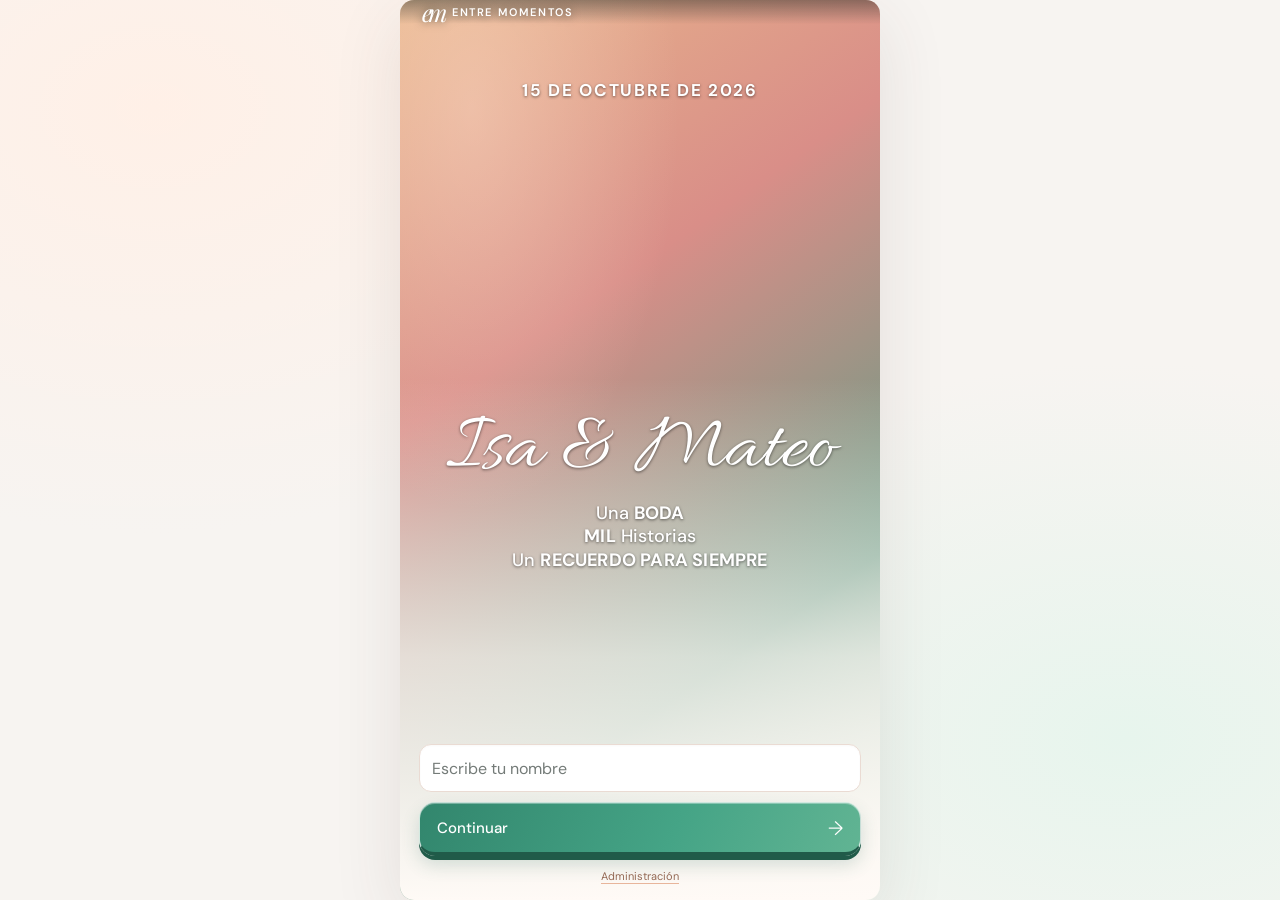
==== index.html @ 929b3e91 "fix: make public homepage a local demo and set social preview" ====
<!doctype html>
<html lang="es">
  <head>
    <meta charset="UTF-8" />
    <meta name="viewport" content="width=device-width, initial-scale=1, viewport-fit=cover" />
    <meta name="theme-color" content="#24332c" />
    <meta name="description" content="Entre Momentos — Tus fotos, tus mensajes, su historia. Comparte los mejores momentos de este gran día." />
    <title>Entre Momentos</title>

    <!-- Open Graph / WhatsApp / Facebook Preview -->
    <meta property="og:type" content="website" />
    <meta property="og:site_name" content="Entre Momentos" />
    <meta property="og:title" content="Entre Momentos — Comparte los mejores momentos" />
    <meta property="og:description" content="Explora la demostración de Entre Momentos. Las fotos y dedicatorias de esta vista no se envían ni se guardan." />
    <meta property="og:image" content="https://entre-momentos.pages.dev/social-preview.png" />
    <meta property="og:image:secure_url" content="https://entre-momentos.pages.dev/social-preview.png" />
    <meta property="og:image:type" content="image/png" />
    <meta property="og:image:width" content="1280" />
    <meta property="og:image:height" content="1280" />
    <meta property="og:image:alt" content="Entre Momentos — Tus fotos, tus mensajes, su historia" />

    <!-- Twitter Card -->
    <meta name="twitter:card" content="summary_large_image" />
    <meta name="twitter:title" content="Entre Momentos — Comparte los mejores momentos" />
    <meta name="twitter:description" content="Explora la demostración de Entre Momentos. Las fotos y dedicatorias de esta vista no se envían ni se guardan." />
    <meta name="twitter:image" content="https://entre-momentos.pages.dev/social-preview.png" />

    <!-- Fallback link for social scrapers -->
    <link rel="image_src" href="https://entre-momentos.pages.dev/social-preview.png" />

    <link rel="preconnect" href="https://fonts.googleapis.com" />
    <link rel="preconnect" href="https://fonts.gstatic.com" crossorigin />
    <link href="https://fonts.googleapis.com/css2?family=Allura&family=DM+Sans:wght@400;500;600;700&family=Playfair+Display:wght@400;500;600&display=swap" rel="stylesheet" />
    <link rel="stylesheet" href="/styles.css" />
  </head>
  <body>
    <div class="app-frame">
      <div class="event-backdrop" id="event-backdrop" aria-hidden="true"></div>
      <header class="app-header">
        <button class="wordmark" id="home-button" type="button" aria-label="Ir al inicio"><span class="wordmark-symbol">em</span><span>ENTRE MOMENTOS</span></button>
      </header>
      <main>
        <section class="screen identify-screen" id="screen-welcome" aria-labelledby="welcome-title">
          <article class="event-cover" id="event-cover">
            <p class="cover-date" id="event-date-display">EVENTO DE DEMOSTRACIÓN</p>
            <div class="cover-caption"><h1 id="welcome-title"><span id="event-name-display">Entre Momentos</span></h1></div>
            <p class="cover-slogan"><span>Una <strong>BODA</strong></span><span><strong>MIL</strong> Historias</span><span>Un <strong>RECUERDO PARA SIEMPRE</strong></span></p>
          </article>
          <form id="guest-form" class="identity-form">
            <label class="sr-only" for="guest-search">Escribe tu nombre</label><input id="guest-search" type="search" placeholder="Escribe tu nombre" autocomplete="name" minlength="2" required />
            <button class="primary-button" type="submit">Continuar <span aria-hidden="true">→</span></button>
            <p class="form-message" id="search-message" role="status"></p>
            <button class="demo-entry" id="access-entry" type="button">Administración</button>
          </form>
        </section>

        <section class="screen homonyms-screen" id="screen-homonyms" aria-labelledby="homonym-title" hidden>
          <button class="back-button" id="homonym-back" type="button">← <span>Cambiar búsqueda</span></button>
          <div class="step-heading"><h1 id="homonym-title">Encuentra tu nombre en la lista</h1></div>
          <div class="homonym-results" id="homonym-results" aria-live="polite"></div><p class="form-message" id="homonym-feedback" role="status"></p>
        </section>

        <section class="screen home-screen" id="screen-home" aria-labelledby="home-title" hidden>
          <div class="home-heading"><div><h1 id="home-title"><span id="home-guest-name">Invitado</span></h1><p id="home-guest-nickname" class="home-nickname" hidden></p><p class="home-thanks">Gracias por hacer este día tan especial. <button type="button" class="guest-switch-link" id="guest-switch-link" title="Cambiar de invitado o buscar otro nombre">¿No eres tú?</button></p></div><span class="demo-badge" id="demo-badge" hidden>DEMO</span></div>
          <aside class="winner-banner" id="winner-banner" role="alert" hidden>
            <div class="winner-banner-badge" aria-hidden="true">🏆</div>
            <div class="winner-banner-body">
              <strong class="winner-banner-title" id="winner-banner-title">¡Ganaste un reto!</strong>
              <p class="winner-banner-copy" id="winner-banner-copy">¡Felicidades! Acércate al staff para tu premio.</p>
            </div>
            <button type="button" class="winner-banner-btn" id="winner-banner-open">Ver premio</button>
          </aside>
          <section class="carousel-section" aria-label="Momentos de la boda">
            <div class="carousel-heading">
              <nav class="home-actions" aria-label="Acciones principales">
                <button id="home-upload" type="button" class="home-action"><svg aria-hidden="true" viewBox="0 0 24 24"><rect x="3" y="4" width="18" height="16" rx="3"/><circle cx="8.5" cy="9" r="1.5"/><path d="m5 17 5-5 3 3 2-2 4 4"/></svg><span>Subir</span></button>
                <button id="home-dedication" type="button" class="home-action"><svg aria-hidden="true" viewBox="0 0 24 24"><path d="M4 5.5A2.5 2.5 0 0 1 6.5 3H20v17H6.5A2.5 2.5 0 0 0 4 22z"/><path d="M4 5.5v14A2.5 2.5 0 0 1 6.5 17H20"/></svg><span>Dedicatoria</span></button>
                <div class="home-action presence-action" id="guest-presence" role="status" aria-live="polite" aria-label="Estado de invitados conectados"><span class="presence-icon"><svg aria-hidden="true" viewBox="0 0 24 24"><circle cx="9" cy="8" r="3"/><path d="M3 20v-1a6 6 0 0 1 12 0v1z"/><path d="M16 5a3 3 0 0 1 0 6m2 3a5 5 0 0 1 3 5v1h-4"/></svg></span><span class="presence-copy"><strong id="connected-count">—</strong><small id="presence-status">Sin datos en vivo</small></span></div>
              </nav>
            </div>
            <div class="carousel-stage" id="carousel-stage"><div class="moment-carousel" id="moment-carousel" aria-live="polite"></div><span class="carousel-tap-hand" aria-hidden="true"><svg viewBox="0 0 100 120"><g stroke="#30332f" stroke-width="4.5" stroke-linecap="round" stroke-linejoin="round"><path d="M34 82 29 29a9 9 0 0 1 18-1l6 31V47a9 9 0 0 1 18 0l3 17 1-8a8.5 8.5 0 0 1 17 1l2 19v20c0 10-6 17-15 19l-22 4c-8 1-14-1-20-7L11 91c-7-7 2-18 10-13l13 9Z" fill="#fffdf8"/><path d="m14 18-7-7M36 9V1m20 14 7-7M7 38H0" fill="none"/></g></svg></span></div>
            <div class="carousel-pagination" id="carousel-pagination"></div>
          </section>
          <section class="upload-panel" id="upload-panel" aria-labelledby="upload-title">
            <div class="upload-panel-heading"><div><p class="kicker" id="selected-moment-state">ELIGE UNA TARJETA</p><h2 id="upload-title">Sube tu foto</h2></div><button class="close-panel" id="cancel-upload" type="button" aria-label="Cerrar carga">×</button></div>
            <p class="upload-hint" id="upload-hint">Selecciona un momento para empezar.</p>
            <label class="gallery-button" id="gallery-button"><input type="file" id="gallery-input" accept="image/*" /><svg aria-hidden="true" viewBox="0 0 24 24"><rect x="3" y="4" width="18" height="16" rx="3"/><circle cx="8.5" cy="9" r="1.5"/><path d="m5 17 5-5 3 3 2-2 4 4"/></svg><span>Buscar foto en mi galería</span></label>
            <div class="photo-review" id="photo-review" hidden><img id="photo-preview" alt="Vista previa de la fotografía seleccionada" /><div class="photo-review-actions"><button class="primary-button send-photo-button" id="send-photo" type="button" aria-label="Enviar foto" title="Enviar foto" disabled><svg aria-hidden="true" viewBox="0 0 24 24"><path d="M22 2 11 13"/><path d="m22 2-7 20-4-9-9-4 20-7Z"/></svg></button><button class="secondary-button change-photo-button" id="change-photo" type="button" aria-label="Modificar o seleccionar otra foto" title="Modificar o seleccionar otra foto"><svg aria-hidden="true" viewBox="0 0 24 24"><path d="m15 5 4 4M4 20l4.2-.9L19 8.3a2.1 2.1 0 0 0-3-3L5.2 16.1 4 20Z"/><path d="m13.5 6.5 4 4"/></svg></button><button class="secondary-button cancel-photo-button" id="cancel-photo" type="button" aria-label="Cancelar selección de foto" title="Cancelar"><svg aria-hidden="true" viewBox="0 0 24 24"><path d="m6 6 12 12M18 6 6 18"/></svg></button></div><p class="form-message" id="photo-feedback" role="status"></p></div>
          </section>
        </section>

        <section class="screen message-screen" id="screen-message" aria-labelledby="message-title" hidden>
          <button class="back-button" data-back="home" type="button">← <span>Álbum</span></button>
          <div class="step-heading"><p class="kicker">UN RECUERDO PARA EL ÁLBUM</p><h1 id="message-title">Déjales unas palabras</h1></div>
          <form id="message-form" class="message-form"><label class="field-label" for="message-text">Tu dedicatoria</label><textarea id="message-text" maxlength="240" placeholder="Una frase para recordar este día…" required></textarea><div class="message-form-bottom"><span id="message-count">0 / 240</span><button class="primary-button" type="submit">Enviar dedicatoria <span aria-hidden="true">→</span></button></div><p class="form-message" id="message-feedback" role="status"></p></form>
        </section>

        <section class="screen schedule-screen" id="screen-schedule" aria-labelledby="schedule-title" hidden>
          <button class="back-button" data-back="home" type="button">← <span>Álbum</span></button><div class="step-heading"><p class="kicker" id="schedule-date">EVENTO</p><h1 id="schedule-title">Momentos de hoy</h1></div><div class="public-schedule" id="public-schedule"></div><p class="screen-footnote" id="schedule-note"></p>
        </section>

        <section class="screen staff-login-screen" id="screen-staff-login" aria-labelledby="staff-login-title" hidden>
          <button class="back-button" data-back="home" type="button">← <span>Álbum</span></button><div class="step-heading"><p class="kicker">ACCESO PRIVADO</p><h1 id="staff-login-title">Personal del evento</h1><p>Inicia sesión con tu cuenta autorizada.</p></div>
          <form id="staff-login-form" class="message-form"><label class="field-label" for="staff-email">Correo</label><input class="admin-input" id="staff-email" type="email" autocomplete="username" required /><label class="field-label" for="staff-password">Contraseña</label><input class="admin-input" id="staff-password" type="password" autocomplete="current-password" required /><button class="primary-button" type="submit">Iniciar sesión <span aria-hidden="true">→</span></button><p class="form-message" id="staff-login-feedback" role="status">La autenticación debe habilitarse en el servidor.</p></form>
        </section>

        <section class="screen admin-screen" id="screen-admin" aria-labelledby="admin-title" hidden>
          <div class="admin-top"><button class="back-button" id="close-admin" type="button">← <span>Salir</span></button><span class="kicker">STAFF</span></div><div class="admin-title-row"><div><p class="kicker" id="staff-event-kicker">EVENTO</p><h1 id="admin-title">Control del evento</h1></div></div>
          <nav class="admin-tabs" aria-label="Herramientas del staff"><button class="admin-tab active" data-tab="program" type="button">Programa</button><button class="admin-tab" data-tab="tables" type="button">Mesas</button><button class="admin-tab" data-tab="contests" type="button">Retos</button><button class="admin-tab" data-tab="event" type="button">Evento</button></nav>
          <div class="admin-view" id="admin-program"><p class="admin-help">Momentos configurados para el evento.</p><div class="activity-list" id="activity-list"></div><p class="admin-feedback" id="program-feedback" role="status">Los datos aparecerán cuando se conecte la agenda del evento.</p></div>
          <div class="admin-view staff-data-view" id="admin-tables" hidden><h2>Plano de mesas</h2><div class="empty-state" id="staff-tables"><p>La distribución de mesas no está conectada.</p><small>El plano y los invitados asignados deben venir de los datos reales del evento.</small></div></div>
          <div class="admin-view staff-data-view" id="admin-contests" hidden><h2>Concursos</h2><div class="empty-state" id="staff-contests"><p>No hay concursos conectados.</p><small>Los retos, participantes y premios deben venir de la configuración real.</small></div></div>
          <div class="admin-view staff-data-view" id="admin-event" hidden><h2>Datos del evento</h2><form id="staff-event-form" class="message-form"><label class="field-label" for="staff-event-name">Nombres de la pareja</label><input class="admin-input" id="staff-event-name" required /><label class="field-label" for="staff-event-date">Fecha</label><input class="admin-input" id="staff-event-date" type="date" /><label class="field-label" for="staff-cover-image">Foto de portada</label><input id="staff-cover-image" type="file" accept="image/*" /><button class="primary-button" type="submit">Guardar evento <span aria-hidden="true">→</span></button><p class="form-message" id="staff-event-feedback" role="status"></p></form></div>
        </section>
      </main>
      <div class="winner-modal-overlay" id="winner-modal-overlay" role="dialog" aria-modal="true" aria-labelledby="winner-modal-title" hidden>
        <div class="winner-modal-backdrop" id="winner-modal-backdrop"></div>
        <div class="winner-modal-card">
          <div class="winner-modal-emoji" id="winner-modal-emoji" aria-hidden="true">🎉 🏆 🎉</div>
          <p class="winner-modal-kicker" id="winner-modal-kicker">¡RETO COMPLETADO!</p>
          <h2 class="winner-modal-title" id="winner-modal-title">¡Felicidades!</h2>
          <div class="winner-modal-contest" id="winner-modal-contest">Reto del evento</div>
          <p class="winner-modal-text" id="winner-modal-text">Has ganado este reto.</p>
          <div class="winner-modal-prize" id="winner-modal-prize" hidden>
            <span class="prize-tag">Tu premio</span>
            <strong class="prize-title" id="winner-modal-prize-name"></strong>
            <p class="prize-instructions" id="winner-modal-prize-instructions">Acércate al personal de coordinación o staff para recibir tu premio.</p>
          </div>
          <div class="winner-modal-prizes-list" id="winner-modal-prizes-list" hidden></div>
          <button type="button" class="primary-button winner-modal-btn" id="winner-modal-close">Aceptar <span aria-hidden="true">✓</span></button>
        </div>
      </div>
      <div class="toast" id="toast" role="status" aria-live="polite" hidden></div>
    </div>
    <script src="/app.js"></script>
  </body>
</html>
---- styles.css ----
:root {
  color-scheme: light;
  --paper: #f7f5f0;
  --card: #fffefa;
  --ink: #29352f;
  --muted: #788078;
  --line: #e5e2d8;
  --olive: #617967;
  --olive-dark: #405b49;
  --sage: #e6ede5;
  --copper: #bc8264;
  --serif: "Playfair Display", Georgia, serif;
  --sans: "DM Sans", Arial, sans-serif;
  font-family: var(--sans);
  color: var(--ink);
  background: #ebe9e1;
  font-synthesis: none;
  text-rendering: optimizeLegibility;
  -webkit-font-smoothing: antialiased;
}
* { box-sizing: border-box; }
html, body { width: 100%; height: 100%; min-height: 100%; margin: 0; overflow: hidden; }
body { min-width: 320px; background: #ebe9e1; }
button, input, textarea { font: inherit; }
button { color: inherit; }
button:focus-visible, input:focus-visible, textarea:focus-visible { outline: 3px solid #bc826480; outline-offset: 2px; }
[hidden] { display: none !important; }
.app-frame { position: relative; display: flex; flex-direction: column; width: min(100%, 480px); height: 100dvh; min-height: 0; margin: 0 auto; overflow: hidden; isolation: isolate; background: var(--paper); box-shadow: 0 0 70px #27352d18; }
.event-backdrop { position: absolute; z-index: -1; inset: 64px 0 auto; height: 38%; pointer-events: none; background: radial-gradient(ellipse at 50% 10%, #e4d9c7 0, #f0ede6 53%, transparent 78%); }
.app-header { z-index: 2; display: flex; flex: 0 0 60px; align-items: center; justify-content: space-between; padding: 0 22px; border-bottom: 1px solid #e7e4da; background: #f8f6f0ed; }
.wordmark { display: flex; align-items: center; gap: 9px; padding: 0; border: 0; background: none; cursor: pointer; font-size: 10px; font-weight: 600; letter-spacing: 1.4px; }
.wordmark-symbol { color: var(--olive); font: italic 24px/1 var(--serif); letter-spacing: -4px; }
.wordmark-symbol span { color: var(--copper); }
.quiet-button, .back-button { padding: 9px 0; border: 0; background: transparent; color: var(--muted); cursor: pointer; font-size: 14px; }
main { position: relative; flex: 1 1 auto; min-height: 0; overflow: hidden; }
.screen { position: absolute; inset: 0; display: flex; flex-direction: column; min-height: 0; padding: 20px 22px; overflow: hidden; animation: enter .2s ease-out; }
@keyframes enter { from { opacity: .55; transform: translateY(5px); } to { opacity: 1; transform: translateY(0); } }
.kicker { margin: 0; color: #858a7f; font-size: 10px; font-weight: 600; letter-spacing: 1.3px; }
h1, h2, h3, p { margin-top: 0; }
.primary-button { display: inline-flex; min-height: 52px; align-items: center; justify-content: space-between; gap: 14px; padding: 0 17px; border: 0; border-radius: 5px; background: var(--olive-dark); color: white; cursor: pointer; font-size: 15px; font-weight: 500; transition: background .16s, transform .16s; }
.primary-button:hover { background: #334b3c; transform: translateY(-1px); }
.primary-button:disabled { opacity: .48; cursor: not-allowed; transform: none; }
.primary-button span { font-size: 20px; font-weight: 300; }
.secondary-button, .text-button { min-height: 43px; padding: 0 14px; border: 1px solid #d8dbd1; border-radius: 4px; background: transparent; color: var(--olive-dark); cursor: pointer; font-size: 14px; }
.text-button { border-color: transparent; color: var(--muted); }
.identify-screen { justify-content: space-between; gap: 12px; padding: 12px 15px 14px; background: transparent; }
.event-cover { position: relative; display: flex; flex: 0 0 40%; min-height: 148px; flex-direction: column; justify-content: space-between; overflow: hidden; padding: 15px; border-radius: 0; isolation: isolate; background: transparent; color: white; }
.event-cover::before, .event-cover::after { content: none; }
.cover-label { align-self: flex-start; padding: 7px 9px; border: 1px solid #ffffff75; border-radius: 30px; background: #26352d35; font-size: 9px; font-weight: 600; letter-spacing: 1px; }
.cover-caption { text-align: center; text-shadow: 0 2px 22px #172521a8; }
.cover-caption > p { margin: 0 0 5px; font-size: 10px; letter-spacing: 1.2px; }
.cover-caption h1 { margin: 0; font: 600 clamp(27px,8vw,38px)/1.04 var(--sans); letter-spacing: -.7px; }
.cover-slogan { display: block; margin-top: 7px; font-size: 12px; }
.guest-rules { display: grid; gap: 7px; padding: 7px 5px 8px; }
.guest-rule { display: flex; align-items: center; gap: 9px; color: #677167; font-size: 12px; line-height: 1.25; }
.guest-rule svg, .home-action svg, .gallery-button svg { flex: 0 0 20px; width: 20px; height: 20px; fill: none; stroke: currentColor; stroke-width: 1.6; stroke-linecap: round; stroke-linejoin: round; }
.identity-form { display: grid; gap: 7px; min-height: 0; }
.field-label { display: block; margin: 1px 0 0; color: #727b72; font-size: 13px; font-weight: 500; }
.identity-form > input, .admin-input { width: 100%; min-width: 0; min-height: 45px; padding: 0 12px; border: 1px solid #dfe1d7; border-radius: 5px; outline-color: var(--olive); background: var(--card); color: var(--ink); font-size: 16px; }
input::placeholder, textarea::placeholder { color: #a4a69b; }
.identity-form .primary-button { margin-top: 2px; }
.form-message { min-height: 18px; margin: 0; color: var(--olive-dark); font-size: 12px; line-height: 1.35; }
#search-message:empty { display: none; }
.demo-entry { justify-self: center; min-height: 30px; padding: 0 8px; border: 0; background: transparent; color: #777f74; cursor: pointer; font-size: 12px; text-decoration: underline; text-underline-offset: 3px; }
.guest-result { display: flex; width: 100%; min-height: 48px; align-items: center; gap: 10px; padding: 7px 11px; border: 1px solid var(--line); border-radius: 4px; background: var(--card); text-align: left; cursor: pointer; }
.guest-initial { display: grid; flex: 0 0 32px; width: 32px; height: 32px; place-items: center; border-radius: 50%; background: var(--sage); color: var(--olive-dark); font: 15px var(--serif); }
.guest-identity { display: grid; flex: 1; gap: 2px; }
.guest-identity strong { font-size: 14px; font-weight: 500; }
.guest-identity small { color: var(--muted); font-size: 11px; }
.result-arrow { color: var(--copper); }
.homonyms-screen { gap: 8px; padding: 18px 18px 24px; overflow-y: auto; -webkit-overflow-scrolling: touch; scrollbar-width: thin; }
.homonyms-screen .back-button { flex-shrink: 0; margin-bottom: 6px; }
.homonyms-screen .step-heading { flex-shrink: 0; margin-bottom: 8px; }
.homonym-results { display: grid; align-content: start; gap: 8px; min-height: 0; padding-bottom: 24px; }
.homonym-results .guest-result { min-height: 54px; flex-shrink: 0; }
.home-screen { --carousel-card-height: min(26dvh,245px); position: absolute; inset: 0; gap: 11px; padding: 15px 18px 16px; }
.home-heading { display: flex; flex: 0 0 auto; align-items: center; justify-content: space-between; min-height: 72px; }
.home-heading h1 { margin: 0; font: 400 clamp(27px,7vw,34px)/1.08 var(--serif); }
.home-heading h1 span { color: var(--olive-dark); }
.home-thanks { margin: 5px 0 0; color: var(--muted); font-size: 14px; line-height: 1.25; }
.guest-switch-link { display: inline; padding: 0; margin-left: 6px; border: 0; background: transparent; color: var(--copper); text-decoration: underline; text-underline-offset: 2px; font-size: 12px; font-weight: 500; cursor: pointer; opacity: .9; transition: color .15s, opacity .15s; }
.guest-switch-link:hover, .guest-switch-link:focus-visible { opacity: 1; color: var(--olive-dark); }
.demo-badge { padding: 6px 8px; border: 1px solid #dbc8a7; border-radius: 20px; color: #927a56; font-size: 9px; font-weight: 600; letter-spacing: 1px; }
.home-actions { display: grid; flex: 0 0 52px; grid-template-columns: repeat(3,1fr); }
.home-action { display: grid; align-content: center; justify-items: center; gap: 3px; border: 0; background: transparent; color: var(--olive-dark); cursor: pointer; font-size: 13px; font-weight: 500; }
.home-action svg { width: 22px; height: 22px; }
.presence-action { color: #778178; cursor: default; }
.presence-action small { color: var(--muted); font-size: 10px; }
.carousel-section { display: flex; flex: 1 1 0; flex-direction: column; min-height: 0; }
.moment-prompt { display: flex; flex: 0 0 auto; min-height: 33px; align-items: center; margin: 0 0 3px; padding: 7px 10px; border-left: 2px solid var(--copper); border-radius: 0 4px 4px 0; background: #f0eee7; color: var(--ink); font-size: 13px; font-weight: 500; line-height: 1.3; }
.carousel-heading { display: flex; flex: 0 0 auto; flex-direction: column; gap: 3px; }
.carousel-invitation { margin: 0; color: var(--muted); font-size: 13px; line-height: 1.25; }
.carousel-title-row { display: flex; flex: 0 0 32px; align-items: center; }
.carousel-heading h2 { margin: 0; font: 400 22px/1.1 var(--serif); }
.carousel-stage { position: relative; display: grid; flex: 1; min-height: min(210px,var(--carousel-card-height)); place-items: center; overflow: hidden; touch-action: pan-y; }
.moment-carousel { position: relative; width: 100%; height: 100%; min-height: min(210px,var(--carousel-card-height)); perspective: 900px; transform-style: preserve-3d; }
.moment-card { position: absolute; top: 50%; bottom: auto; left: 50%; display: flex; width: auto; height: min(var(--carousel-card-height),100%); aspect-ratio: .58; flex-direction: column; justify-content: end; overflow: hidden; padding: clamp(12px,4vw,18px); border: 1px solid #ffffff75; border-radius: 12px; background: linear-gradient(160deg,#e3d7c9,#aeb9ab 52%,#617568); background-position: center; background-size: cover; color: white; text-align: left; box-shadow: 0 10px 24px #29352f24; cursor: pointer; transform-origin: center center; transition: transform .42s cubic-bezier(.2,.75,.25,1), opacity .3s, filter .3s, box-shadow .3s; }
.moment-card::before { position: absolute; inset: 0; background: linear-gradient(180deg,transparent 25%,#1d2a26cf); content: ""; }
.moment-card.is-active { z-index: 2; opacity: 1; transform: translate(-50%,-50%) scale(1); }
.moment-card.is-prev { z-index: 1; opacity: .76; transform: translate(-116%,-50%) scale(.84); filter: saturate(.72); }
.moment-card.is-next { z-index: 1; opacity: .76; transform: translate(16%,-50%) scale(.84); filter: saturate(.72); }
.moment-card.is-hidden { z-index: 0; opacity: 0; transform: translate(-50%,-50%) scale(.7); pointer-events: none; }
.moment-card-name, .moment-card-meta, .moment-card-status { position: relative; z-index: 1; }
.moment-card-name { margin: 0 0 4px; font: 500 clamp(17px,4.8vw,22px)/1.04 var(--serif); }
.moment-card-meta { margin: 0; font-size: 12px; }
.moment-card-status { align-self: flex-start; margin-bottom: auto; padding: 6px 8px; border-radius: 20px; background: #fffefaeb; color: var(--olive-dark); font-size: 10px; font-weight: 600; }
.moment-card.is-active-moment .moment-card-status { background: #405b49; color: white; }
.moment-card-action { position: absolute; z-index: 1; top: 45px; left: 12px; display: inline-flex; min-height: 32px; align-items: center; gap: 6px; padding: 0 9px; border: 1px solid #ffffffa8; border-radius: 20px; background: #fffef0e8; color: var(--olive-dark); font: 500 11px/1 var(--sans); box-shadow: 0 2px 10px #17251f25; }
.moment-card-action svg { width: 15px; height: 15px; fill: none; stroke: currentColor; stroke-width: 1.7; stroke-linecap: round; stroke-linejoin: round; }
.moment-card-action.is-submitted { border-color: #c7dfca; background: #f2fff3ed; color: #287345; font-weight: 600; }
.moment-card-action.is-submitted svg { width: 17px; height: 17px; stroke-width: 2.2; }
.moment-card.has-photo::before { background: linear-gradient(180deg,#17241b00 20%,#17241b1f 48%,#17241bd9 100%); }
.carousel-stage.swipe-tutorial .moment-slide[aria-current="true"] {
  z-index: 11 !important;
  animation: swipe-card-demo 4.6s cubic-bezier(.35,.05,.25,1) both;
}
@keyframes swipe-card-demo {
  0%, 8%, 100% { translate: 0 0; rotate: 0deg; opacity: 1; }
  22%, 34% { translate: var(--tutorial-swipe-left) 0; rotate: -5deg; opacity: 1; }
  50% { translate: 0 0; rotate: 0deg; opacity: 1; }
  68%, 80% { translate: var(--tutorial-swipe-right) 0; rotate: 5deg; opacity: 1; }
  92% { translate: 0 0; rotate: 0deg; opacity: 1; }
}
@media (prefers-reduced-motion: reduce) {
  .carousel-stage.swipe-tutorial .moment-slide[aria-current="true"] { animation-duration: 4.6s; }
}
.moment-thumbnail { position: absolute; right: 11px; bottom: 11px; width: 42px; height: 42px; border: 2px solid #fff; border-radius: 5px; object-fit: cover; box-shadow: 0 2px 8px #0003; }
.empty-carousel { position: absolute; inset: 10% 8%; display: grid; place-items: center; margin: 0; border: 1px dashed #cbd2c8; border-radius: 8px; color: var(--muted); font-size: 14px; text-align: center; }
.carousel-pagination { display: flex; flex: 0 0 15px; justify-content: center; gap: 6px; padding-top: 7px; }
.carousel-dot { width: 6px; height: 6px; padding: 0; border: 0; border-radius: 50%; background: #c9cdc2; }
.carousel-dot[aria-current="true"] { width: 17px; border-radius: 6px; background: var(--olive); }
.upload-panel { position: absolute; z-index: 4; right: 12px; bottom: 12px; left: 12px; display: none; max-height: calc(100% - 24px); flex-direction: column; gap: 7px; overflow: hidden; padding: 12px 13px; border: 1px solid #e5e2d8; border-radius: 7px; background: #fffefaed; box-shadow: 0 3px 15px #29352f0a; transition: border-color .2s, background .2s; }
.upload-panel.open { display: flex; border-color: #b8c5b8; background: #fffefa; }
.home-screen.is-uploading .home-heading, .home-screen.is-uploading .home-actions { display: none; }
.home-screen.is-uploading .carousel-section { flex: 0 0 calc(var(--carousel-card-height) + 110px); min-height: 0; }
.home-screen.is-uploading .upload-panel { position: relative; z-index: 1; inset: auto; flex: 1 1 0; min-height: 0; max-height: none; justify-content: space-evenly; }
.home-screen.is-uploading .moment-prompt { flex-shrink: 0; }
.home-screen.is-reviewing .upload-hint { display: none; }
.home-screen.is-uploading .photo-review { align-content: center; flex: 1; }
.upload-panel-heading { display: flex; align-items: center; justify-content: space-between; }
.upload-panel-heading h2 { margin: 2px 0 0; font: 400 21px/1.1 var(--serif); }
.close-panel { width: 34px; height: 34px; border: 0; border-radius: 50%; background: #f2f0ea; color: #737c72; cursor: pointer; font-size: 24px; }
.upload-hint { margin: 0; color: var(--muted); font-size: 12px; line-height: 1.35; }
.gallery-button { position: relative; display: flex; min-height: 48px; align-items: center; justify-content: center; gap: 9px; overflow: hidden; border: 1px solid #cdd7cc; border-radius: 5px; background: #f8faf6; color: var(--olive-dark); cursor: pointer; font-size: 14px; font-weight: 500; }
.home-screen.is-uploading .gallery-button { min-height: 58px; font-size: 16px; }
.gallery-button input { position: absolute; inset: 0; width: 100%; height: 100%; opacity: 0; cursor: pointer; }
.gallery-button svg { width: 19px; height: 19px; }
.photo-review { display: grid; grid-template-columns: 74px 1fr; gap: 8px 10px; align-items: center; }
.photo-review > img { width: 74px; height: 74px; border-radius: 4px; background: #e8e9df; object-fit: cover; }
.photo-review-actions { display: grid; grid-template-columns: repeat(3,50px); justify-content: center; gap: 10px; }
.photo-review-actions > button { display: grid; width: 50px; height: 50px; min-height: 50px; place-items: center; padding: 0; border-radius: 50%; }
.photo-review-actions .primary-button { font-size: 13px; }
.photo-review .form-message { grid-column: 1 / -1; }
.back-button { align-self: flex-start; display: flex; align-items: center; gap: 8px; min-height: 38px; margin: -7px 0 17px; color: var(--olive-dark); font-size: 14px; }
.step-heading { margin: 0 0 18px; }
.step-heading .kicker { margin-bottom: 9px; }
.step-heading h1, .step-heading h2 { margin: 0 0 8px; font: 400 clamp(30px,8vw,36px)/1.04 var(--serif); letter-spacing: -.4px; }
.step-heading p:last-child { margin-bottom: 0; color: var(--muted); font-size: 14px; line-height: 1.4; }
.message-form { display: grid; gap: 9px; }
.message-form textarea { width: 100%; min-height: 135px; resize: none; padding: 13px; border: 1px solid #dfe1d7; border-radius: 5px; outline-color: var(--olive); background: var(--card); color: var(--ink); font: 16px/1.45 var(--sans); }
.message-form-bottom { display: grid; gap: 8px; margin-top: 2px; }
.message-form-bottom > span { justify-self: end; color: #858a80; font-size: 12px; }
.schedule-screen .step-heading { margin-bottom: 14px; }
.public-schedule { display: grid; gap: 7px; overflow: hidden; }
.public-activity { display: grid; grid-template-columns: 56px 10px 1fr; align-items: center; gap: 10px; min-height: 50px; padding: 7px 10px; border: 1px solid var(--line); border-radius: 5px; background: var(--card); transition: border-color .3s, box-shadow .3s; }
.public-activity.is-current { border-color: var(--copper); box-shadow: 0 0 0 1px var(--copper), 0 4px 12px #b05c3c15; }
.public-activity time { color: #727d73; font-size: 13px; font-variant-numeric: tabular-nums; }
.public-activity-mark { width: 8px; height: 8px; border: 2px solid #a9b6a7; border-radius: 50%; }
.public-activity.is-current .public-activity-mark { background: var(--copper); border-color: var(--copper); }
.public-activity strong { font-size: 14px; font-weight: 500; }
.screen-footnote { margin: auto 0 2px; color: #83877e; font-size: 12px; line-height: 1.4; }
.staff-login-screen .step-heading { margin-bottom: 16px; }
.staff-login-screen .message-form { gap: 8px; }
.staff-login-screen .primary-button { margin-top: 7px; }
.admin-screen { padding: 12px 16px 16px; }
.admin-top { display: flex; flex: 0 0 31px; align-items: center; justify-content: space-between; }
.admin-top .back-button { margin: 0; }
.admin-top .kicker { font-size: 9px; }
.admin-title-row { display: flex; flex: 0 0 53px; align-items: center; justify-content: space-between; }
.admin-title-row .kicker { margin-bottom: 4px; font-size: 9px; }
.admin-title-row h1 { margin: 0; font: 400 25px/1.1 var(--serif); }
.admin-tabs { display: grid; flex: 0 0 43px; grid-template-columns: repeat(4,1fr); border-bottom: 1px solid #dddcd1; }
.admin-tab { position: relative; padding: 0 2px; border: 0; background: transparent; color: #858a80; cursor: pointer; font-size: 12px; }
.admin-tab.active { color: var(--olive-dark); font-weight: 600; }
.admin-tab.active::after { position: absolute; right: 5px; bottom: -1px; left: 5px; height: 2px; background: var(--olive); content: ""; }
.admin-view { flex: 1; min-height: 0; padding-top: 12px; overflow: hidden; }
.admin-view h2 { margin: 0 0 9px; font: 400 21px var(--serif); }
.admin-help { margin: 0 0 10px; color: #737b72; font-size: 12px; line-height: 1.35; }
.activity-list { display: grid; gap: 6px; max-height: 58%; overflow: auto; }
.activity-row { display: flex; gap: 9px; align-items: center; padding: 9px; border: 1px solid #e3e3d9; border-radius: 4px; background: var(--card); }
.activity-index { color: #a18b70; font: 13px var(--serif); }
.activity-fields { display: grid; flex: 1; gap: 4px; min-width: 0; }
.activity-fields strong { font-size: 14px; font-weight: 500; }
.activity-fields small, .activity-row small { color: var(--muted); font-size: 11px; }
.admin-feedback { min-height: 28px; margin: 9px 0 0; color: #788176; font-size: 11px; line-height: 1.35; }
.staff-data-view { overflow: auto; }
.empty-state { display: grid; gap: 5px; padding: 13px; border: 1px solid var(--line); border-radius: 5px; background: var(--card); }
.empty-state p { margin: 0; font-size: 14px; }
.empty-state small { color: var(--muted); font-size: 12px; line-height: 1.35; }
.table-card, .contest-card { display: grid; gap: 7px; padding: 11px; margin-bottom: 8px; border: 1px solid var(--line); border-radius: 5px; background: var(--card); }
.table-card h3, .contest-card h3 { margin: 0; font: 500 16px var(--serif); }
.table-guest, .contest-participant { display: flex; justify-content: space-between; gap: 9px; padding-top: 6px; border-top: 1px solid #eeece5; font-size: 12px; }
.contest-card p { margin: 0; color: var(--muted); font-size: 12px; }
.contest-card small { color: var(--muted); font-size: 11px; }
.contest-entry { display: flex; align-items: center; gap: 9px; padding-top: 7px; border-top: 1px solid #eeece5; }
.contest-entry > img { width: 44px; height: 44px; border-radius: 4px; object-fit: cover; }
.contest-entry-detail { display: grid; gap: 3px; }
.contest-entry-detail strong { font-size: 12px; font-weight: 500; }
.contest-entry-detail small { color: var(--muted); font-size: 10px; }
.contest-card .secondary-button { min-height: 37px; }
#admin-event .message-form { gap: 6px; }
#admin-event .admin-input { min-height: 40px; }
#admin-event .primary-button { min-height: 44px; margin-top: 5px; }
#admin-event input[type=file] { max-width: 100%; color: var(--muted); font-size: 12px; }
.toast { position: absolute; z-index: 5; right: 14px; bottom: 14px; left: 14px; padding: 12px 14px; border-radius: 5px; background: #29352f; color: white; font-size: 13px; line-height: 1.35; box-shadow: 0 5px 20px #0002; }
@media (max-height: 700px) {
  .home-screen { --carousel-card-height: min(30dvh,210px); }
  .app-header { flex-basis: 52px; }
  .identify-screen { gap: 8px; padding-top: 8px; padding-bottom: 8px; }
  .event-cover { flex-basis: 36%; min-height: 135px; }
  .guest-rules { gap: 7px; padding-block: 7px; }
  .guest-rule { font-size: 11px; }
  .identity-form { gap: 5px; }
  .identity-form > input { min-height: 46px; }
  .identity-form .primary-button { min-height: 54px; }
  .demo-entry { min-height: 38px; }
  .home-screen { gap: 7px; padding-block: 10px; }
  .home-heading { min-height: 65px; }
  .home-thanks { font-size: 13px; }
  .home-actions { flex-basis: 50px; }
  .upload-panel { gap: 5px; padding: 9px 11px; }
  .gallery-button { min-height: 42px; }
  .home-screen.is-uploading .gallery-button { min-height: 50px; }
  .message-form textarea { min-height: 105px; }
}
@media (min-width: 600px) {
  .app-frame { height: min(900px,100dvh); margin: auto; border-radius: 14px; }
  body { display: grid; place-items: center; }
}
@media (prefers-reduced-motion: reduce) {
  *, *::before, *::after { animation-duration: .01ms !important; scroll-behavior: auto !important; transition-duration: .01ms !important; }
}

/* Celebratory palette: polished wedding neutrals with fresh, joyful color accents. */
:root {
  --paper: #fffaf6;
  --card: #ffffff;
  --ink: #293445;
  --muted: #727887;
  --line: #f0dfd6;
  --olive: #4c9a7e;
  --olive-dark: #286b59;
  --sage: #e4f4eb;
  --copper: #e98a73;
  --party-sun: #f4c965;
  --party-lilac: #eee6fa;
}
body { background: radial-gradient(ellipse at 12% 12%,#fff0e7 0,transparent 38%),radial-gradient(ellipse at 88% 82%,#e7f5ed 0,transparent 36%),#f7f4f1; }
.app-frame { background: var(--paper); box-shadow: 0 20px 70px #4c3b331c; }
.event-backdrop { inset: 0; height: 100%; background-image: linear-gradient(180deg,transparent 0%,transparent 42%,#fffaf6b8 73%,var(--paper) 100%),radial-gradient(ellipse at 15% 12%,#ffe2d366 0,transparent 36%),linear-gradient(145deg,#e9b78c,#d98e88 35%,#6b9a84 72%,#d9e9da); background-position: center top; background-repeat: no-repeat; background-size: 100% 100%,cover,cover; }
.app-header { border-color: #f2e5dc; background: #fffdfaeb; backdrop-filter: blur(14px); }
.wordmark { font-size: 11px; letter-spacing: 1.6px; }
.wordmark-symbol { color: #31866c; }
.wordmark-symbol span { color: #e88578; }
.kicker { color: #8b7481; }
button:focus-visible, input:focus-visible, textarea:focus-visible { outline-color: #e98a7380; }
.primary-button { border-radius: 13px; background: linear-gradient(115deg,#286b59,#398c70); box-shadow: 0 7px 18px #286b5926; }
.primary-button:hover { background: linear-gradient(115deg,#225d4e,#317c63); box-shadow: 0 10px 20px #286b5933; }
.secondary-button { border-color: #e6d8e8; border-radius: 12px; background: #fbf7ff; color: #68537b; }
.text-button { color: #777c88; }
.event-cover { border-radius: 0; background: transparent; box-shadow: none; }
.event-cover::before, .event-cover::after { content: none; }
.cover-label { border-color: #ffffffa6; border-radius: 30px; background: #fff8e73d; backdrop-filter: blur(8px); }
.cover-caption h1 { font-family: var(--serif); font-weight: 500; }
.guest-rule { color: #5e6874; }
.guest-rule svg { color: var(--olive-dark); }
.identity-form > input, .admin-input { border-color: #eadbd3; border-radius: 12px; box-shadow: inset 0 1px 2px #44352908; }
.identity-form > input:focus, textarea:focus { border-color: #60a88b; }
.field-label { color: #526375; }
.demo-entry { color: #936854; text-decoration-color: #e8b59b; }
.guest-result { border-color: #eee2df; border-radius: 14px; background: #fffefd; box-shadow: 0 5px 16px #4938340a; transition: border-color .18s,transform .18s,box-shadow .18s; }
.guest-result:hover { transform: translateY(-2px); border-color: #e8b8a3; box-shadow: 0 9px 20px #49383412; }
.guest-initial { background: linear-gradient(145deg,#fce8dd,#f7efd0); color: #935b48; }
.result-arrow { color: #e28270; }
.home-screen { gap: 12px; }
.home-heading h1 span { color: #286b59; }
.home-thanks { color: #717b83; }
.demo-badge { border-color: #efd294; background: #fff5d9; color: #9a7133; }
.home-actions { border: 0; border-radius: 0; background: transparent; box-shadow: none; }
.home-action { color: #346f60; }
.home-action:nth-child(1) svg { color: #e27f70; }
.home-action:nth-child(2) svg { color: #9676b5; }
.presence-action { color: #607b73; }
.moment-prompt { border-color: #e58b70; border-radius: 0 11px 11px 0; background: linear-gradient(100deg,#fff0e7,#fff8ed); }
.moment-card { border-color: #ffffffb8; border-radius: 20px; box-shadow: 0 16px 36px #273b3530; }
.moment-card::before { background: linear-gradient(180deg,#26362a05 8%,#172a25b8 100%); }
.moment-card-status { border: 1px solid #ffffff88; background: #fffcf2ed; color: #326b58; }
.moment-card.is-active-moment .moment-card-status { background: #328365; color: white; }
.moment-card-action { border-color: #ffffffbd; background: #fffdf2ed; color: #326b58; box-shadow: 0 4px 14px #18292332; }
.moment-card-action.is-submitted { border-color: #bfe7cc; background: #effff2f2; color: #207047; }
.carousel-dot { background: #e8d8d4; }
.carousel-dot[aria-current="true"] { background: #3d9474; }
.upload-panel { border-color: #efdfd7; border-radius: 18px; background: #fffefaF2; box-shadow: 0 14px 35px #44342a12; backdrop-filter: blur(12px); }
.upload-panel.open { border-color: #c9e5d5; background: #fffefd; }
.upload-panel-heading h2, .step-heading h1, .step-heading h2, .carousel-heading h2 { color: #334454; }
.close-panel { background: #fff0e8; color: #b96f60; }
.gallery-button { border-color: #c5e4d2; border-radius: 14px; background: linear-gradient(110deg,#f0fbf4,#fff5ed); color: #286b59; }
.photo-review > img { border-radius: 12px; box-shadow: 0 5px 14px #273b351c; }
.moment-thumbnail { border-radius: 10px; }
.message-form textarea { border-color: #eadbd3; border-radius: 14px; }
.public-activity { border-color: #eee2dc; border-radius: 13px; background: #fffefd; }
.public-activity-mark { border-color: #62a889; background: #e3f4eb; }
.toast { border-radius: 14px; background: #2f6658; box-shadow: 0 8px 24px #1e41382e; }
.admin-page .admin-card, .staff-page .staff-card { border-color: #f0dfd6; border-radius: 18px; box-shadow: 0 12px 32px #49383412; }
.admin-page .admin-button, .staff-page .staff-button { border-radius: 12px; background: linear-gradient(115deg,#286b59,#398c70); box-shadow: 0 6px 16px #286b5926; }
.admin-page .admin-button.secondary { background: #fff0e8; color: #875849; }
.admin-page .admin-form input, .admin-page .url-row input, .staff-page .staff-form input { border-color: #eadbd3; border-radius: 11px; }

/* Guest experience: colorful, tactile controls with a small pressed state. */
.screen:not(.staff-login-screen):not(.admin-screen) .primary-button {
  min-height: 54px;
  border: 1px solid #ffffffb8;
  border-bottom: 4px solid #205b49;
  border-radius: 16px;
  background: linear-gradient(115deg,#32866d 0%,#45a486 58%,#61b493 100%);
  box-shadow: 0 4px 0 #205b49,0 9px 18px #286b5930,inset 0 1px #ffffff55;
  transition: transform .16s ease,box-shadow .16s ease,filter .16s ease;
  -webkit-tap-highlight-color: transparent;
}
.screen:not(.staff-login-screen):not(.admin-screen) .primary-button:hover {
  transform: translateY(-2px);
  box-shadow: 0 6px 0 #205b49,0 13px 22px #286b5938,inset 0 1px #ffffff66;
  filter: saturate(1.08);
}
.screen:not(.staff-login-screen):not(.admin-screen) .primary-button:active {
  transform: translateY(3px);
  border-bottom-width: 1px;
  box-shadow: 0 1px 0 #205b49,0 3px 8px #286b5928,inset 0 1px #ffffff45;
}
.screen:not(.staff-login-screen):not(.admin-screen) .primary-button:disabled {
  transform: none;
  border-bottom-width: 4px;
  box-shadow: 0 4px 0 #205b4940,0 7px 12px #286b5912;
  filter: grayscale(.15);
}
.photo-review-actions > button,
.screen:not(.staff-login-screen):not(.admin-screen) .photo-review-actions > button,
.photo-review-actions .send-photo-button,
.screen:not(.staff-login-screen):not(.admin-screen) .photo-review-actions .send-photo-button {
  width: 50px !important;
  height: 50px !important;
  min-height: 50px !important;
  max-height: 50px !important;
  border-radius: 50% !important;
  display: flex !important;
  align-items: center !important;
  justify-content: center !important;
  padding: 0 !important;
  box-sizing: border-box !important;
}
.photo-review-actions > button svg {
  width: 22px;
  height: 22px;
  fill: none;
  stroke: currentColor;
  stroke-width: 1.8;
  stroke-linecap: round;
  stroke-linejoin: round;
  display: block;
}
.photo-review-actions .send-photo-button svg {
  /* Optical alignment: center the paper airplane mass and tip within the circular button */
  transform: translate(-1.5px, 1.5px);
}
.screen:not(.staff-login-screen):not(.admin-screen) .photo-review-actions .change-photo-button { border: 1px solid #fff8d9; border-bottom: 4px solid #d7a632; background: linear-gradient(145deg,#ffe994,#f4c44f); color: #674a13; box-shadow: 0 3px 0 #d7a632,0 7px 13px #8a651d24; }
.screen:not(.staff-login-screen):not(.admin-screen) .photo-review-actions .cancel-photo-button { border: 1px solid #ffe2dc; border-bottom: 4px solid #b92e3b; background: linear-gradient(145deg,#f98a7b,#dc4f59); color: #fff; box-shadow: 0 3px 0 #b92e3b,0 7px 13px #a43c3c24; }
.photo-review-actions .change-photo-button:active,
.photo-review-actions .cancel-photo-button:active { transform: translateY(2px); border-bottom-width: 2px; }

/* Botón de eliminar evento en rojo fuerte */
.admin-page .admin-button.danger,
.admin-button.danger,
.delete-event-button {
  background: linear-gradient(135deg, #d32f2f, #b71c1c) !important;
  color: #ffffff !important;
  border: 1px solid #9a1010 !important;
  border-bottom: 3px solid #7f0000 !important;
  box-shadow: 0 4px 12px rgba(183, 28, 28, 0.35), 0 2px 0 #7f0000 !important;
  font-weight: 700 !important;
}
.admin-page .admin-button.danger:hover,
.admin-button.danger:hover,
.delete-event-button:hover {
  background: linear-gradient(135deg, #e53935, #c62828) !important;
  color: #ffffff !important;
  box-shadow: 0 6px 16px rgba(183, 28, 28, 0.45), 0 2px 0 #7f0000 !important;
  transform: translateY(-1px);
}
.admin-page .admin-button.danger:active,
.admin-button.danger:active,
.delete-event-button:active {
  transform: translateY(2px);
  border-bottom-width: 1px !important;
  box-shadow: 0 1px 0 #7f0000, 0 2px 6px rgba(183, 28, 28, 0.3) !important;
}
.screen:not(.staff-login-screen):not(.admin-screen) .secondary-button {
  border: 1px solid #ffffff;
  border-bottom: 3px solid #cdbfe1;
  border-radius: 13px;
  background: linear-gradient(135deg,#fff,#f3edff);
  color: #65527b;
  box-shadow: 0 3px 0 #d5c9e5,0 7px 14px #67547b18;
  transition: transform .16s ease,box-shadow .16s ease;
}
.screen:not(.staff-login-screen):not(.admin-screen) .secondary-button:active {
  transform: translateY(2px);
  border-bottom-width: 1px;
  box-shadow: 0 1px 0 #d5c9e5,0 2px 5px #67547b14;
}
.screen:not(.staff-login-screen):not(.admin-screen) .back-button {
  min-height: 38px;
  padding: 0 13px;
  border: 1px solid #ffffff;
  border-bottom: 3px solid #efc4b5;
  border-radius: 13px;
  background: linear-gradient(135deg,#fffaf7,#ffede5);
  color: #875f61;
  box-shadow: 0 3px 0 #f0d0c4,0 6px 12px #a6604d12;
  transition: transform .16s ease,box-shadow .16s ease;
}
.screen:not(.staff-login-screen):not(.admin-screen) .back-button:active {
  transform: translateY(2px);
  border-bottom-width: 1px;
  box-shadow: 0 1px 0 #f0d0c4,0 2px 5px #a6604d12;
}
.guest-result {
  border: 1px solid #fff;
  border-bottom: 3px solid #e8c9ba;
  background: linear-gradient(120deg,#fffefd,#fff8f3 58%,#f2faf5);
  box-shadow: 0 3px 0 #efd9cd,0 8px 16px #49383412;
}
.guest-result:active { transform: translateY(2px); border-bottom-width: 1px; box-shadow: 0 1px 0 #efd9cd,0 3px 7px #49383410; }
.home-actions { flex-basis: 58px; align-items: center; gap: 8px; }
.home-action:not(.presence-action) {
  min-height: 52px;
  border: 1px solid #fff;
  border-bottom: 3px solid #e7b8a7;
  border-radius: 15px;
  background: linear-gradient(145deg,#fffdfb,#fff0e9);
  color: #9b5d54;
  box-shadow: 0 3px 0 #efd2c6,0 7px 13px #68463e14,inset 0 1px #ffffff;
  transition: transform .16s ease,box-shadow .16s ease;
  -webkit-tap-highlight-color: transparent;
}
.home-action:not(.presence-action):active {
  transform: translateY(2px);
  border-bottom-width: 1px;
  box-shadow: 0 1px 0 #efd2c6,0 2px 5px #68463e10;
}
.home-action.presence-action {
  display: flex;
  min-width: 0;
  min-height: 52px;
  align-items: center;
  justify-content: center;
  gap: 7px;
  padding: 4px 8px;
  border: 1px solid #fff;
  border-bottom: 3px solid #cbded3;
  border-radius: 15px;
  background: linear-gradient(145deg,#fbfffd,#eaf6ef);
  color: #536c67;
  box-shadow: 0 3px 0 #d9e8df,0 7px 13px #466b5c12,inset 0 1px #ffffff;
  transform: none;
  transition: none;
  animation: none;
  cursor: default;
  pointer-events: none;
  -webkit-tap-highlight-color: transparent;
}
.presence-icon {
  display: grid;
  flex: 0 0 32px;
  width: 32px;
  height: 32px;
  place-items: center;
  border: 1px solid #ffffff;
  border-radius: 50%;
  background: linear-gradient(145deg,#e4f7ec,#e8f3fb);
  color: #43866f;
  box-shadow: 0 2px 0 #d0e5d8,inset 0 1px #fff;
}
.presence-icon svg { width: 19px; height: 19px; }
.presence-copy { display: grid; min-width: 0; gap: 2px; text-align: left; }
#connected-count { color: #286b59; font-size: 18px; font-weight: 700; font-variant-numeric: tabular-nums; line-height: 1; }
#presence-status { max-width: 78px; color: #64747a; font-size: 9px; font-weight: 500; line-height: 1.1; }
.presence-action:not(.has-live-count) .presence-icon { background: linear-gradient(145deg,#fff1e8,#f7edf8); color: #b17b70; box-shadow: 0 2px 0 #edd9d4,inset 0 1px #fff; }
.presence-action:not(.has-live-count) #connected-count { color: #927b83; }
#home-upload { border-bottom-color: #e68d78; background: linear-gradient(145deg,#fffaf6,#ffe4d9); color: #a95e50; }
#home-dedication { border-bottom-color: #ab8aca; background: linear-gradient(145deg,#fffaff,#eee5fb); color: #745b91; }
#home-upload svg { color: #e27f70; }
#home-dedication svg { color: #9676b5; }
.gallery-button {
  border: 1px solid #fff;
  border-bottom: 4px solid #a8d4bb;
  background: linear-gradient(110deg,#effbf3 0%,#fff8ec 58%,#fff0e8 100%);
  box-shadow: 0 4px 0 #b8dbc6,0 9px 18px #286b5918,inset 0 1px #fff;
  transition: transform .16s ease,box-shadow .16s ease,filter .16s ease;
}
.gallery-button:hover { transform: translateY(-2px); box-shadow: 0 6px 0 #b8dbc6,0 13px 22px #286b5922,inset 0 1px #fff; filter: saturate(1.08); }
.gallery-button:active { transform: translateY(3px); border-bottom-width: 1px; box-shadow: 0 1px 0 #b8dbc6,0 3px 7px #286b5912; }
.close-panel { border: 1px solid #fff; border-bottom: 3px solid #e6b6a9; background: linear-gradient(145deg,#fff8f4,#ffe9e1); box-shadow: 0 3px 0 #efcfc4,0 6px 12px #83554a14; }
.close-panel:active { transform: translateY(2px); border-bottom-width: 1px; box-shadow: 0 1px 0 #efcfc4,0 2px 5px #83554a10; }
.message-form textarea:focus { border-color: #9c7bc1; box-shadow: 0 0 0 4px #eee6fa,0 5px 14px #54426d12; }
.moment-card-action { backdrop-filter: blur(10px); }
.public-activity {
  border-bottom: 3px solid #b9dec8;
  background: linear-gradient(110deg,#ffffff,#f4fbf6 64%,#fff8f1);
  box-shadow: 0 3px 0 #d9ece0,0 7px 14px #4938340b;
}
.public-activity:nth-child(3n + 2) { border-bottom-color: #eab7a9; background: linear-gradient(110deg,#fffefd,#fff5ef 64%,#fff9ef); box-shadow: 0 3px 0 #f1d9d0,0 7px 14px #4938340b; }
.public-activity:nth-child(3n) { border-bottom-color: #c4aedc; background: linear-gradient(110deg,#fffefd,#f8f3ff 64%,#f3faf7); box-shadow: 0 3px 0 #e3d9ef,0 7px 14px #4938340b; }
@media (prefers-reduced-motion: reduce) {
  .screen:not(.staff-login-screen):not(.admin-screen) button,
  .gallery-button { transition: none; }
}

.home-nickname { margin: 2px 0 0; color: #858b91; font-size: 12px; line-height: 1.2; }
.guest-identity .guest-nickname { color: #858b91; font-size: 11px; }

/* Integral event setup: grouped fields, repeatable moments, and clear challenge controls. */
.event-setup-card { overflow: hidden; }
.event-setup-form { gap: 16px; }
.setup-section { display: grid; gap: 12px; padding: 17px; border: 1px solid #efe1d9; border-radius: 14px; background: linear-gradient(145deg,#fffefd,#fffaf6); }
.setup-section > .admin-eyebrow { margin: 0; }
.setup-section-heading,.setup-activity-heading { display: flex; align-items: center; justify-content: space-between; gap: 10px; }
.setup-section-heading h3,.setup-activity-heading h4 { margin: 3px 0 0; color: #334e45; font-family: var(--serif); font-weight: 500; }
.setup-activities { display: grid; gap: 12px; }
.setup-activity-card { display: grid; gap: 10px; padding: 14px; border: 1px solid #ebdfd8; border-radius: 12px; background: #fff; }
.setup-activity-card [data-remove-setup-activity] { padding: 7px 10px; font-size: 12px; }
.setup-activity-card textarea { min-height: 64px; }
.setup-challenge { display: grid; gap: 10px; padding: 13px; border: 1px solid #dfebdf; border-radius: 11px; background: #f6fbf5; }
.setup-challenge[hidden] { display: none; }
.setup-activity-card .rule-toggle { margin: 0; }
.event-setup-form > .admin-button[type=submit] { justify-self: start; }
#setup-event-feedback { min-height: 18px; margin: 0; }
.admin-time-entry { display: grid; grid-template-columns: minmax(0,1fr) 96px; gap: 8px; }
.admin-time-entry input { min-width: 0; }

/* Clean guest carousel: finite cards, titles above photos, and a one-time tap cue. */
.home-screen { --carousel-card-height: min(34dvh,300px); }
.carousel-section { min-height: 0; }
.carousel-heading { gap: 0; }
.carousel-stage { min-height: min(280px,calc(var(--carousel-card-height) + 73px)); }
.moment-carousel { min-height: inherit; }
.moment-slide {
  position: absolute;
  top: 50%;
  left: 50%;
  display: grid;
  grid-template-rows: auto minmax(0,1fr) auto;
  gap: 8px;
  width: min(58vw,260px);
  height: min(calc(var(--carousel-card-height) + 125px),100%);
  transform-origin: center center;
  transition: transform .42s cubic-bezier(.2,.75,.25,1),opacity .32s;
  perspective: 900px;
}
.moment-slide-heading { display: grid; width: 100%; height: 52px; min-height: 52px; align-content: center; padding: 3px 9px; border: 1px solid #ffffffdb; border-radius: 12px; background: #fffdf2e8; box-shadow: 0 3px 12px #31483c12; -webkit-backdrop-filter: blur(8px); backdrop-filter: blur(8px); text-align: center; }
.moment-card-name { display: -webkit-box; margin: 0; overflow: hidden; color: #263a32; font: 500 clamp(15px,4vw,19px)/1.1 var(--serif); text-wrap: balance; -webkit-box-orient: vertical; -webkit-line-clamp: 2; line-clamp: 2; }
.moment-card-name.is-long { font-size: clamp(12px,3.1vw,14px); line-height: 1.12; }
.moment-card-meta { margin: 0; padding-top: 2px; color: #44574e; font-size: 13px; font-variant-numeric: tabular-nums; text-align: center; }
.moment-card-meta:empty { visibility: hidden; }
.moment-card {
  position: relative;
  top: auto;
  left: auto;
  display: block;
  width: 100%;
  height: 100%;
  min-height: 0;
  aspect-ratio: auto;
  padding: 0;
  border: 1px solid #ffffffd9;
  border-radius: 18px;
  background: linear-gradient(145deg,#e9d7ce,#a6b9ad 53%,#526f61);
  background-position: center;
  background-size: cover;
  box-shadow: 0 12px 28px #26382e29;
  transform: none;
}
.moment-card::before,
.moment-card-status,
.moment-card-action,
.moment-thumbnail { display: none !important; }
.moment-card.has-photo { background-color: #e9e5df; }
.moment-card-submitted-check { position: absolute; top: 50%; left: 50%; display: grid; width: 48px; height: 48px; place-items: center; border: 2px solid #fff; border-radius: 50%; background: #279357; color: #fff; box-shadow: 0 3px 12px #14251c70; transform: translate(-50%,-50%); }
.moment-card-submitted-check svg { width: 21px; height: 21px; fill: none; stroke: currentColor; stroke-width: 3; stroke-linecap: round; stroke-linejoin: round; }
.carousel-tap-hand { position: absolute; z-index: 20; top: 43%; left: 52%; display: none; width: 58px; height: 70px; filter: drop-shadow(0 3px 3px #17261f47); pointer-events: none; }
.carousel-stage.tap-tutorial .carousel-tap-hand { display: block; animation: hand-tap 3.5s ease-in-out both; }
.carousel-stage.tap-tutorial .moment-slide[aria-current="true"] .moment-card { animation: photo-press 3.5s ease-in-out both; }
@keyframes hand-tap {
  0%, 100% { opacity: 0; transform: translate(24px,-14px) scale(.94); }
  12%, 82% { opacity: 1; }
  38%, 59% { opacity: 1; transform: translate(0,9px) scale(.88); }
  70% { opacity: 1; transform: translate(0,0) scale(1); }
}
@keyframes photo-press {
  0%, 34%, 100% { transform: scale(1); }
  48%, 60% { transform: scale(.955); }
  72% { transform: scale(1.015); }
}
.carousel-pagination { flex-basis: 17px; padding-top: 8px; }
@media (max-height: 700px) {
  .home-screen { --carousel-card-height: min(32dvh,245px); }
}
@media (max-width: 360px) {
  .moment-slide { width: min(62vw,235px); }
  .photo-review { grid-template-columns: 60px minmax(0,1fr); gap: 8px; }
  .photo-review > img { width: 60px; height: 60px; }
  .photo-review-actions { grid-template-columns: repeat(3,46px); gap: 8px; }
  .photo-review-actions > button,
  .screen:not(.staff-login-screen):not(.admin-screen) .photo-review-actions > button,
  .photo-review-actions .send-photo-button,
  .screen:not(.staff-login-screen):not(.admin-screen) .photo-review-actions .send-photo-button {
    width: 46px !important;
    height: 46px !important;
    min-height: 46px !important;
    max-height: 46px !important;
  }
}
@media (prefers-reduced-motion: reduce) {
  .moment-slide,.moment-card { transition: none; }
  .carousel-stage.tap-tutorial .carousel-tap-hand,
  .carousel-stage.tap-tutorial .moment-slide[aria-current="true"] .moment-card { animation-duration: 3.5s; }
}

/* Guest welcome: prominent event identity, readable rules, and a clear name search. */
.identify-screen {
  --welcome-top: 68px;
  inset: 0;
  justify-content: flex-start;
  gap: 0;
  padding: 68px 0 0;
}
.sr-only { position: absolute; width: 1px; height: 1px; padding: 0; margin: -1px; overflow: hidden; clip: rect(0,0,0,0); white-space: nowrap; border: 0; }
body[data-screen="welcome"] .app-frame .app-header {
  position: absolute;
  z-index: 4;
  top: 0;
  right: 0;
  left: 0;
  border: 0;
  background: linear-gradient(180deg,#16231f69,transparent);
  backdrop-filter: none;
}
body[data-screen="welcome"] .app-frame .wordmark { color: #fff; text-shadow: 0 1px 9px #14221a88; }
body[data-screen="welcome"] .app-frame .wordmark-symbol { color: #fff; }
body[data-screen="welcome"] .app-frame .wordmark-symbol span { color: #ffe4c2; }
body[data-screen="welcome"] .app-frame .event-backdrop { z-index: 0; }
body[data-screen="welcome"] .app-frame main { z-index: 1; }
.event-cover {
  position: relative;
  flex: 1 1 auto;
  min-height: 245px;
  align-items: center;
  justify-content: space-between;
  padding: 12px 19px 16px;
  color: #fff;
  isolation: auto;
}
.cover-date {
  margin: 0;
  padding: 0;
  color: #fff;
  font-size: clamp(14px,4vw,17px);
  font-weight: 700;
  letter-spacing: 1.7px;
  line-height: 1.2;
  text-align: center;
  mix-blend-mode: difference;
  text-shadow: 0 1px 3px #0008;
}
.cover-caption { position: absolute; top: calc(50dvh - var(--welcome-top)); right: 0; left: 0; width: 100%; margin: 0; padding: 8px 10px 6px; transform: translateY(-50%); text-align: center; }
.cover-caption h1 { margin: 0; font: 400 clamp(58px,17vw,82px)/.88 "Allura",cursive; letter-spacing: 0; color: #fff; mix-blend-mode: difference; text-shadow: 0 1px 3px #0008; }
.cover-slogan { position: absolute; top: calc(50dvh - var(--welcome-top) + 52px); right: 19px; left: 19px; display: grid; gap: 0; margin: 0; color: #fff; font-size: clamp(15px,4.2vw,18px); font-weight: 500; line-height: 1.3; text-align: center; mix-blend-mode: difference; text-shadow: 0 1px 3px #0008; }
.cover-slogan strong { font-weight: 700; letter-spacing: .2px; }
.identity-form { flex: 0 0 auto; gap: 8px; padding: 0 19px max(12px,env(safe-area-inset-bottom)); border: 0; border-radius: 0; background: transparent; box-shadow: none; backdrop-filter: none; }
.identity-form .field-label { margin-bottom: 0; color: #334940; font-size: 14px; font-weight: 700; }
.identity-form > input { min-height: 48px; font-size: 16px; }
.identity-form > input::placeholder { color: #747b78; opacity: 1; }
.identity-form .primary-button { min-height: 50px; justify-content: center; }
.identity-form .primary-button span { margin-left: auto; }
.identity-form .demo-entry { min-height: 24px; font-size: 11px; }
@media (max-height: 700px) {
  .identify-screen { --welcome-top: 60px; padding-top: 60px; }
  .event-cover { min-height: 200px; padding: 8px 17px 11px; }
  .cover-caption h1 { font-size: clamp(54px,15vw,72px); }
  .cover-slogan { top: calc(50dvh - var(--welcome-top) + 45px); font-size: 14px; }
  .identity-form { gap: 5px; padding: 0 14px max(8px,env(safe-area-inset-bottom)); }
  .identity-form > input { min-height: 42px; }
  .identity-form .primary-button { min-height: 44px; }
}

/* Retos: Banner de ganador y Modal de felicitaciones */
.winner-banner {
  display: flex;
  align-items: center;
  gap: 12px;
  margin: 6px 0 10px;
  padding: 10px 14px;
  border-radius: 8px;
  background: linear-gradient(135deg, #fff7ee 0%, #fffdf8 100%);
  border: 1px solid #ebd3be;
  box-shadow: 0 4px 14px rgba(188, 130, 100, 0.16);
  animation: enter .25s ease-out;
}
.winner-banner-badge {
  font-size: 24px;
  line-height: 1;
  filter: drop-shadow(0 2px 4px rgba(0,0,0,0.12));
}
.winner-banner-body {
  flex: 1 1 auto;
  min-width: 0;
}
.winner-banner-title {
  display: block;
  font-size: 13px;
  font-weight: 700;
  color: #7b4b2e;
  letter-spacing: .2px;
}
.winner-banner-copy {
  margin: 2px 0 0;
  font-size: 12px;
  color: #555e56;
  white-space: nowrap;
  overflow: hidden;
  text-overflow: ellipsis;
}
.winner-banner-btn {
  flex: 0 0 auto;
  padding: 6px 12px;
  border: 1px solid #bc8264;
  border-radius: 20px;
  background: #bc8264;
  color: #fff;
  font-size: 12px;
  font-weight: 600;
  cursor: pointer;
  transition: transform .15s, background .15s;
}
.winner-banner-btn:hover {
  background: #a96f53;
  transform: translateY(-1px);
}

.winner-modal-overlay {
  position: absolute;
  inset: 0;
  z-index: 9999;
  display: flex;
  align-items: center;
  justify-content: center;
  padding: 20px;
  animation: enter .2s ease-out;
}
.winner-modal-backdrop {
  position: absolute;
  inset: 0;
  background: rgba(22, 32, 27, 0.65);
  backdrop-filter: blur(4px);
  -webkit-backdrop-filter: blur(4px);
}
.winner-modal-card {
  position: relative;
  z-index: 1;
  width: 100%;
  max-width: 380px;
  max-height: 90dvh;
  overflow-y: auto;
  padding: 26px 22px 22px;
  border-radius: 14px;
  background: #fffdf9;
  border: 1.5px solid #e7d8c6;
  box-shadow: 0 16px 48px rgba(20, 32, 26, 0.32), 0 0 0 1px #bc826422;
  text-align: center;
  animation: winnerCardPop .3s cubic-bezier(0.18, 0.89, 0.32, 1.28);
}
@keyframes winnerCardPop {
  from { opacity: 0; transform: scale(.88) translateY(12px); }
  to { opacity: 1; transform: scale(1) translateY(0); }
}
.winner-modal-emoji {
  font-size: 32px;
  margin-bottom: 8px;
  letter-spacing: 4px;
}
.winner-modal-kicker {
  margin: 0 0 4px;
  font-size: 11px;
  font-weight: 700;
  letter-spacing: 1.8px;
  color: var(--copper);
}
.winner-modal-title {
  margin: 0 0 10px;
  font-family: var(--serif);
  font-size: 28px;
  font-weight: 600;
  color: var(--olive-dark);
}
.winner-modal-contest {
  display: inline-block;
  margin-bottom: 12px;
  padding: 4px 12px;
  border-radius: 20px;
  background: #f4ede4;
  color: #6d4b35;
  font-size: 13px;
  font-weight: 600;
}
.winner-modal-text {
  margin: 0 0 14px;
  font-size: 14px;
  line-height: 1.45;
  color: #38423c;
}
.winner-modal-prize {
  margin: 14px 0 18px;
  padding: 12px 14px;
  border-radius: 8px;
  background: #f7f9f6;
  border: 1px dashed var(--olive);
  text-align: center;
}
.winner-modal-prize .prize-tag {
  display: block;
  font-size: 10px;
  font-weight: 700;
  letter-spacing: 1px;
  text-transform: uppercase;
  color: var(--olive);
}
.winner-modal-prize .prize-title {
  display: block;
  margin-top: 4px;
  font-size: 15px;
  font-weight: 700;
  color: var(--olive-dark);
}
.winner-modal-prize .prize-instructions {
  margin: 4px 0 0;
  font-size: 12px;
  color: #647067;
}
.winner-modal-prizes-list {
  display: grid;
  gap: 10px;
  margin: 14px 0 16px;
  max-height: 48dvh;
  overflow-y: auto;
  text-align: left;
  padding: 2px;
}
.prize-card-item {
  padding: 12px 14px;
  border-radius: 10px;
  background: #f7f9f6;
  border: 1.5px dashed var(--olive);
  box-shadow: 0 2px 8px rgba(32,50,40,.05);
}
.prize-card-item.is-delivered {
  border-style: solid;
  border-color: #d8e2d9;
  background: #fcfcfb;
  opacity: .85;
}
.prize-card-header {
  display: flex;
  align-items: center;
  justify-content: space-between;
  gap: 6px;
  margin-bottom: 4px;
}
.prize-card-badge {
  font-size: 11px;
  font-weight: 700;
  color: var(--copper);
  letter-spacing: .2px;
}
.prize-card-status {
  font-size: 10px;
  font-weight: 700;
  padding: 2px 7px;
  border-radius: 12px;
  background: #eaf3ec;
  color: #2e6648;
}
.prize-card-status.delivered {
  background: #eceee9;
  color: #68736a;
}
.prize-card-name {
  display: block;
  font-size: 15px;
  font-weight: 700;
  color: var(--olive-dark);
  line-height: 1.25;
}
.prize-card-instructions {
  margin: 4px 0 0;
  font-size: 12px;
  color: #647067;
  line-height: 1.35;
}
.winner-modal-btn {
  width: 100%;
  justify-content: center;
  min-height: 48px;
  margin-top: 8px;
  font-size: 15px;
}
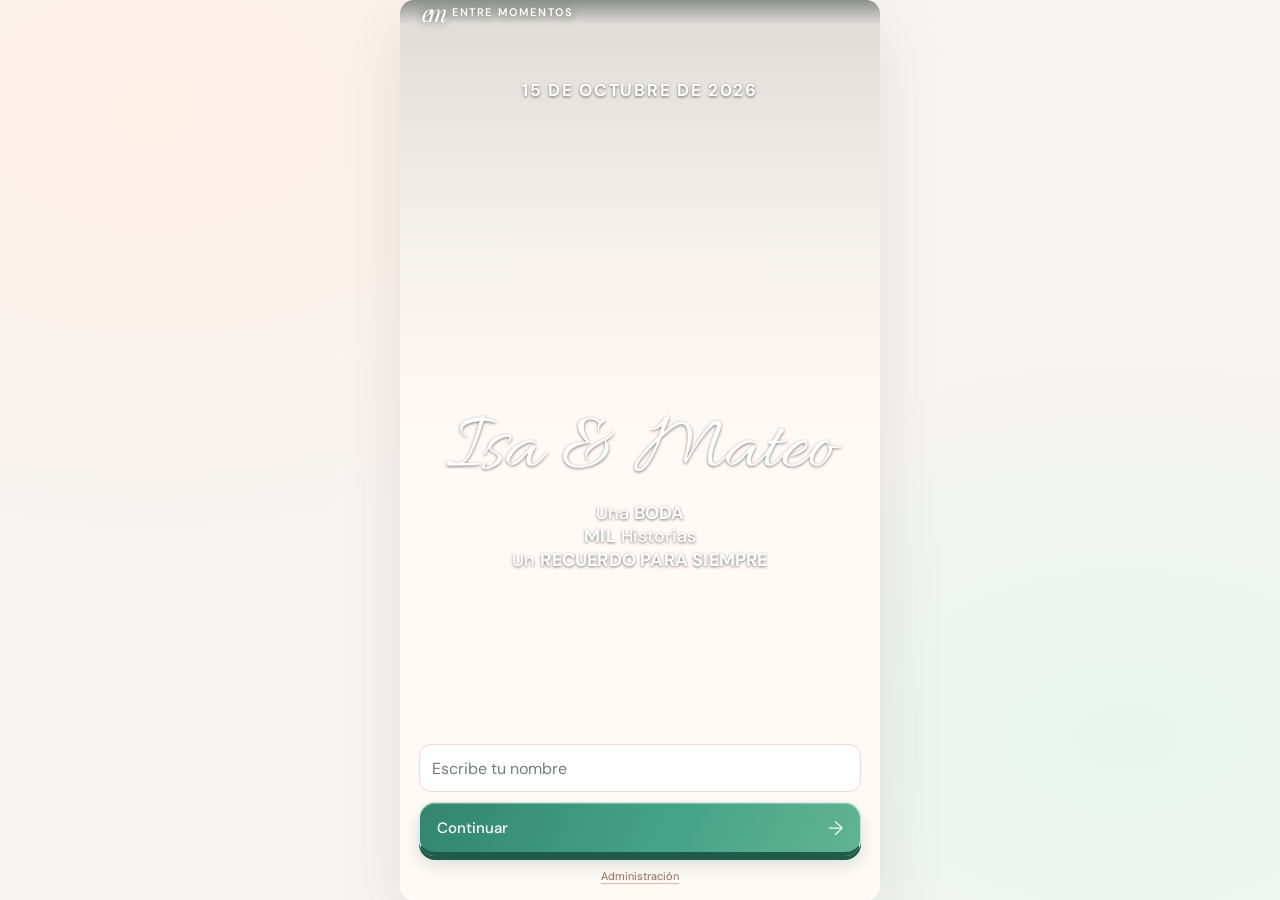
==== commit 7e58738f: "Mejorar demo, envío de dedicatorias y teclado móvil" ====
--- a/index.html
+++ b/index.html
@@ -78,7 +78,18 @@
                 <div class="home-action presence-action" id="guest-presence" role="status" aria-live="polite" aria-label="Estado de invitados conectados"><span class="presence-icon"><svg aria-hidden="true" viewBox="0 0 24 24"><circle cx="9" cy="8" r="3"/><path d="M3 20v-1a6 6 0 0 1 12 0v1z"/><path d="M16 5a3 3 0 0 1 0 6m2 3a5 5 0 0 1 3 5v1h-4"/></svg></span><span class="presence-copy"><strong id="connected-count">—</strong><small id="presence-status">Sin datos en vivo</small></span></div>
               </nav>
             </div>
-            <div class="carousel-stage" id="carousel-stage"><div class="moment-carousel" id="moment-carousel" aria-live="polite"></div><span class="carousel-tap-hand" aria-hidden="true"><svg viewBox="0 0 100 120"><g stroke="#30332f" stroke-width="4.5" stroke-linecap="round" stroke-linejoin="round"><path d="M34 82 29 29a9 9 0 0 1 18-1l6 31V47a9 9 0 0 1 18 0l3 17 1-8a8.5 8.5 0 0 1 17 1l2 19v20c0 10-6 17-15 19l-22 4c-8 1-14-1-20-7L11 91c-7-7 2-18 10-13l13 9Z" fill="#fffdf8"/><path d="m14 18-7-7M36 9V1m20 14 7-7M7 38H0" fill="none"/></g></svg></span></div>
+            <div class="carousel-stage" id="carousel-stage"><div class="moment-carousel" id="moment-carousel" aria-live="polite"></div><span class="carousel-tap-hand" aria-hidden="true"><svg viewBox="0 0 112 136" role="presentation">
+<defs>
+  <linearGradient id="handSkin" x1="22" y1="22" x2="86" y2="116" gradientUnits="userSpaceOnUse"><stop stop-color="#fff1df"/><stop offset=".36" stop-color="#efc6a3"/><stop offset=".72" stop-color="#dc9d78"/><stop offset="1" stop-color="#bd765d"/></linearGradient>
+  <linearGradient id="handLight" x1="34" y1="26" x2="54" y2="100" gradientUnits="userSpaceOnUse"><stop stop-color="#fff" stop-opacity=".86"/><stop offset="1" stop-color="#fff" stop-opacity="0"/></linearGradient>
+  <linearGradient id="handCuff" x1="18" y1="96" x2="46" y2="126" gradientUnits="userSpaceOnUse"><stop stop-color="#e7c8a5"/><stop offset="1" stop-color="#b99372"/></linearGradient>
+</defs>
+<path d="M35 91 28 37c-1-8 4-13 10-13 6 0 9 4 10 11l5 35V28c0-8 5-13 11-13s10 5 10 13v44l3-25c1-7 6-11 12-10 6 1 9 6 8 13l-2 28 5-14c2-6 7-9 12-7 6 2 8 8 6 14l-8 31c-3 12-11 20-25 24l-27 7c-12 3-21-1-29-10l-22-25c-5-6-4-13 1-17 5-4 11-3 16 2l11 11Z" fill="url(#handSkin)" stroke="#8e5b4b" stroke-width="2.2" stroke-linejoin="round"/>
+<path d="m35 87-6-49c-.7-6 2-9 6-9 4 0 6 3 7 8l6 40V29c0-5 3-8 7-8 3 0 6 3 6 8v44" fill="none" stroke="url(#handLight)" stroke-width="5" stroke-linecap="round"/>
+<path d="M22 99 9 109l22 17c6 4 13 5 21 3l12-3-13-25Z" fill="url(#handCuff)" stroke="#94745c" stroke-width="2"/>
+<path d="M77 31c7 0 12 5 12 12l-1 19M56 72c4 4 8 5 13 5M69 86c5 4 11 5 17 2" fill="none" stroke="#fff8ef" stroke-opacity=".78" stroke-width="2.6" stroke-linecap="round"/>
+<path d="M12 20 5 13m32-4V1m26 14 7-8M5 43H0" fill="none" stroke="#fff8ef" stroke-width="3" stroke-linecap="round"/>
+</svg></span></div>
             <div class="carousel-pagination" id="carousel-pagination"></div>
           </section>
           <section class="upload-panel" id="upload-panel" aria-labelledby="upload-title">
@@ -132,6 +143,7 @@
       </div>
       <div class="toast" id="toast" role="status" aria-live="polite" hidden></div>
     </div>
+    <script src="/keyboard-viewport.js"></script>
     <script src="/app.js"></script>
   </body>
 </html>
--- a/styles.css
+++ b/styles.css
@@ -25,7 +25,7 @@
 button { color: inherit; }
 button:focus-visible, input:focus-visible, textarea:focus-visible { outline: 3px solid #bc826480; outline-offset: 2px; }
 [hidden] { display: none !important; }
-.app-frame { position: relative; display: flex; flex-direction: column; width: min(100%, 480px); height: 100dvh; min-height: 0; margin: 0 auto; overflow: hidden; isolation: isolate; background: var(--paper); box-shadow: 0 0 70px #27352d18; }
+.app-frame { position: relative; display: flex; flex-direction: column; width: min(100%, 480px); height: var(--em-visible-height, 100dvh); min-height: 0; margin: 0 auto; overflow: hidden; isolation: isolate; background: var(--paper); box-shadow: 0 0 70px #27352d18; }
 .event-backdrop { position: absolute; z-index: -1; inset: 64px 0 auto; height: 38%; pointer-events: none; background: radial-gradient(ellipse at 50% 10%, #e4d9c7 0, #f0ede6 53%, transparent 78%); }
 .app-header { z-index: 2; display: flex; flex: 0 0 60px; align-items: center; justify-content: space-between; padding: 0 22px; border-bottom: 1px solid #e7e4da; background: #f8f6f0ed; }
 .wordmark { display: flex; align-items: center; gap: 9px; padding: 0; border: 0; background: none; cursor: pointer; font-size: 10px; font-weight: 600; letter-spacing: 1.4px; }
@@ -156,7 +156,8 @@
 .step-heading .kicker { margin-bottom: 9px; }
 .step-heading h1, .step-heading h2 { margin: 0 0 8px; font: 400 clamp(30px,8vw,36px)/1.04 var(--serif); letter-spacing: -.4px; }
 .step-heading p:last-child { margin-bottom: 0; color: var(--muted); font-size: 14px; line-height: 1.4; }
-.message-form { display: grid; gap: 9px; }
+.message-screen { overflow-y: auto; overscroll-behavior: contain; padding-bottom: max(12px, env(safe-area-inset-bottom)); scroll-padding-bottom: 20px; }
+.message-form { display: grid; gap: 9px; flex: 0 0 auto; padding-bottom: max(10px, env(safe-area-inset-bottom)); }
 .message-form textarea { width: 100%; min-height: 135px; resize: none; padding: 13px; border: 1px solid #dfe1d7; border-radius: 5px; outline-color: var(--olive); background: var(--card); color: var(--ink); font: 16px/1.45 var(--sans); }
 .message-form-bottom { display: grid; gap: 8px; margin-top: 2px; }
 .message-form-bottom > span { justify-self: end; color: #858a80; font-size: 12px; }
@@ -596,7 +597,7 @@
 .moment-card.has-photo { background-color: #e9e5df; }
 .moment-card-submitted-check { position: absolute; top: 50%; left: 50%; display: grid; width: 48px; height: 48px; place-items: center; border: 2px solid #fff; border-radius: 50%; background: #279357; color: #fff; box-shadow: 0 3px 12px #14251c70; transform: translate(-50%,-50%); }
 .moment-card-submitted-check svg { width: 21px; height: 21px; fill: none; stroke: currentColor; stroke-width: 3; stroke-linecap: round; stroke-linejoin: round; }
-.carousel-tap-hand { position: absolute; z-index: 20; top: 43%; left: 52%; display: none; width: 58px; height: 70px; filter: drop-shadow(0 3px 3px #17261f47); pointer-events: none; }
+.carousel-tap-hand { position: absolute; z-index: 20; top: 40%; left: 50%; display: none; width: clamp(66px, 19vw, 84px); height: auto; overflow: visible; filter: drop-shadow(0 10px 12px #17261f45); pointer-events: none; transform-origin: 52% 72%; }
 .carousel-stage.tap-tutorial .carousel-tap-hand { display: block; animation: hand-tap 3.5s ease-in-out both; }
 .carousel-stage.tap-tutorial .moment-slide[aria-current="true"] .moment-card { animation: photo-press 3.5s ease-in-out both; }
 @keyframes hand-tap {
@@ -923,3 +924,12 @@
   font-size: 15px;
 }
 
+
+/* Keep the visible app area aligned with the on-screen keyboard. */
+@supports (height: 100dvh) {
+  .app-frame { height: var(--em-visible-height, 100dvh); }
+}
+.message-form-bottom { position: sticky; bottom: 0; z-index: 3; padding: 8px 0 max(8px, env(safe-area-inset-bottom)); background: linear-gradient(180deg, #f8f6f000 0%, var(--paper) 22%); }
+.message-form textarea { min-height: min(135px, 24dvh); }
+body.staff-page { height: var(--em-visible-height, 100dvh); min-height: 0; overflow-y: auto; }
+body.admin-page, body.admin-page .admin-wrap { height: var(--em-visible-height, 100dvh) !important; min-height: 0 !important; }
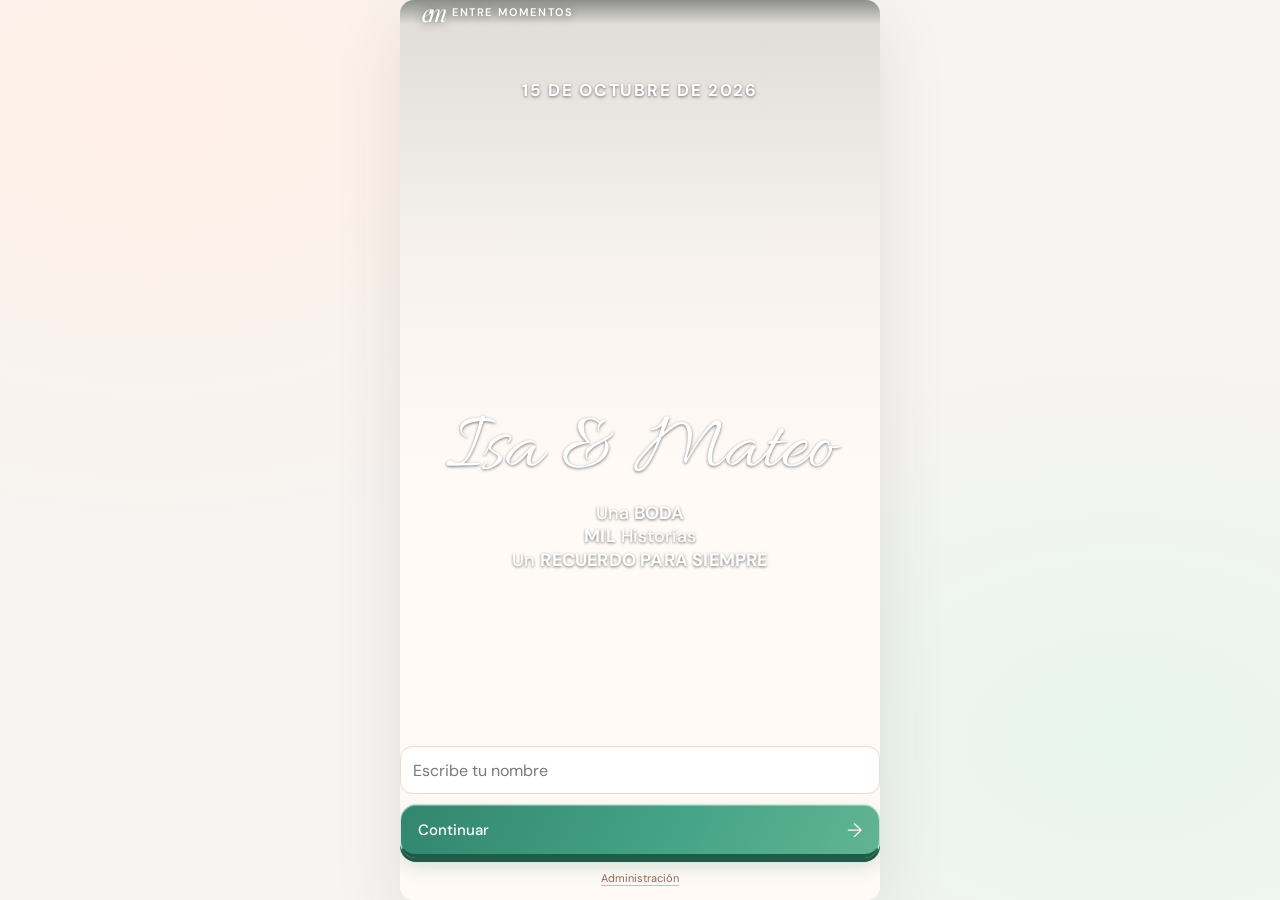
==== commit e6069560: "Redibujar mano del carrusel con un toque de índice" ====
--- a/index.html
+++ b/index.html
@@ -42,7 +42,7 @@
       <main>
         <section class="screen identify-screen" id="screen-welcome" aria-labelledby="welcome-title">
           <article class="event-cover" id="event-cover">
-            <p class="cover-date" id="event-date-display">EVENTO DE DEMOSTRACIÓN</p>
+            <p class="cover-date" id="event-date-display">CARGANDO EVENTO…</p>
             <div class="cover-caption"><h1 id="welcome-title"><span id="event-name-display">Entre Momentos</span></h1></div>
             <p class="cover-slogan"><span>Una <strong>BODA</strong></span><span><strong>MIL</strong> Historias</span><span>Un <strong>RECUERDO PARA SIEMPRE</strong></span></p>
           </article>
@@ -78,17 +78,22 @@
                 <div class="home-action presence-action" id="guest-presence" role="status" aria-live="polite" aria-label="Estado de invitados conectados"><span class="presence-icon"><svg aria-hidden="true" viewBox="0 0 24 24"><circle cx="9" cy="8" r="3"/><path d="M3 20v-1a6 6 0 0 1 12 0v1z"/><path d="M16 5a3 3 0 0 1 0 6m2 3a5 5 0 0 1 3 5v1h-4"/></svg></span><span class="presence-copy"><strong id="connected-count">—</strong><small id="presence-status">Sin datos en vivo</small></span></div>
               </nav>
             </div>
-            <div class="carousel-stage" id="carousel-stage"><div class="moment-carousel" id="moment-carousel" aria-live="polite"></div><span class="carousel-tap-hand" aria-hidden="true"><svg viewBox="0 0 112 136" role="presentation">
+            <div class="carousel-stage" id="carousel-stage"><div class="moment-carousel" id="moment-carousel" aria-live="polite"></div><span class="carousel-tap-hand" aria-hidden="true"><svg viewBox="0 0 104 140" role="presentation">
 <defs>
-  <linearGradient id="handSkin" x1="22" y1="22" x2="86" y2="116" gradientUnits="userSpaceOnUse"><stop stop-color="#fff1df"/><stop offset=".36" stop-color="#efc6a3"/><stop offset=".72" stop-color="#dc9d78"/><stop offset="1" stop-color="#bd765d"/></linearGradient>
-  <linearGradient id="handLight" x1="34" y1="26" x2="54" y2="100" gradientUnits="userSpaceOnUse"><stop stop-color="#fff" stop-opacity=".86"/><stop offset="1" stop-color="#fff" stop-opacity="0"/></linearGradient>
-  <linearGradient id="handCuff" x1="18" y1="96" x2="46" y2="126" gradientUnits="userSpaceOnUse"><stop stop-color="#e7c8a5"/><stop offset="1" stop-color="#b99372"/></linearGradient>
+  <linearGradient id="tapSkin" x1="23" y1="20" x2="70" y2="128" gradientUnits="userSpaceOnUse"><stop stop-color="#fff4e8"/><stop offset=".42" stop-color="#efc5a4"/><stop offset=".78" stop-color="#d99c7b"/><stop offset="1" stop-color="#bd7d62"/></linearGradient>
+  <linearGradient id="tapFingerLight" x1="17" y1="22" x2="41" y2="90" gradientUnits="userSpaceOnUse"><stop stop-color="#fffdf8" stop-opacity=".94"/><stop offset="1" stop-color="#fffdf8" stop-opacity="0"/></linearGradient>
+  <linearGradient id="tapCuff" x1="43" y1="119" x2="73" y2="138" gradientUnits="userSpaceOnUse"><stop stop-color="#fff9ef"/><stop offset="1" stop-color="#dfcdb7"/></linearGradient>
+  <linearGradient id="tapGold" x1="46" y1="124" x2="68" y2="129" gradientUnits="userSpaceOnUse"><stop stop-color="#a97949"/><stop offset=".5" stop-color="#e3c58a"/><stop offset="1" stop-color="#aa7948"/></linearGradient>
 </defs>
-<path d="M35 91 28 37c-1-8 4-13 10-13 6 0 9 4 10 11l5 35V28c0-8 5-13 11-13s10 5 10 13v44l3-25c1-7 6-11 12-10 6 1 9 6 8 13l-2 28 5-14c2-6 7-9 12-7 6 2 8 8 6 14l-8 31c-3 12-11 20-25 24l-27 7c-12 3-21-1-29-10l-22-25c-5-6-4-13 1-17 5-4 11-3 16 2l11 11Z" fill="url(#handSkin)" stroke="#8e5b4b" stroke-width="2.2" stroke-linejoin="round"/>
-<path d="m35 87-6-49c-.7-6 2-9 6-9 4 0 6 3 7 8l6 40V29c0-5 3-8 7-8 3 0 6 3 6 8v44" fill="none" stroke="url(#handLight)" stroke-width="5" stroke-linecap="round"/>
-<path d="M22 99 9 109l22 17c6 4 13 5 21 3l12-3-13-25Z" fill="url(#handCuff)" stroke="#94745c" stroke-width="2"/>
-<path d="M77 31c7 0 12 5 12 12l-1 19M56 72c4 4 8 5 13 5M69 86c5 4 11 5 17 2" fill="none" stroke="#fff8ef" stroke-opacity=".78" stroke-width="2.6" stroke-linecap="round"/>
-<path d="M12 20 5 13m32-4V1m26 14 7-8M5 43H0" fill="none" stroke="#fff8ef" stroke-width="3" stroke-linecap="round"/>
+<!-- One extended index finger; the other fingers curl naturally into the palm. -->
+<path d="M46 91 25 29Q22 20 16 22 9 24 12 32L34 94Q37 101 45 104" fill="url(#tapSkin)" stroke="#a96f59" stroke-width="1.8" stroke-linejoin="round"/>
+<path d="m16 28 20 59" fill="none" stroke="url(#tapFingerLight)" stroke-width="3.4" stroke-linecap="round"/>
+<path d="M42 91Q46 85 52 88L62 98 57 87Q55 82 59 79 64 76 68 81L81 102Q85 108 79 114L61 130Q53 136 43 129L24 114Q19 110 23 105 27 100 32 104L41 111 34 101Q31 96 35 92 39 89 44 94L52 101 47 94Q44 91 42 91Z" fill="url(#tapSkin)" stroke="#a96f59" stroke-width="1.8" stroke-linecap="round" stroke-linejoin="round"/>
+<path d="M15 25Q19 22 22 26L25 32Q20 35 15 33L13 29Q12 26 15 25Z" fill="#fff8f1" stroke="#cf9c80" stroke-width="1.2"/>
+<path d="M41 106Q46 111 52 111M49 98Q54 104 60 105M59 88Q64 94 69 95" fill="none" stroke="#fff7ee" stroke-opacity=".72" stroke-width="1.8" stroke-linecap="round"/>
+<path d="M40 121 61 128 73 119 83 129 62 139 39 131Z" fill="url(#tapCuff)" stroke="#c6ad91" stroke-width="1.5" stroke-linejoin="round"/>
+<path d="m48 124 17 6" stroke="url(#tapGold)" stroke-width="2.4" stroke-linecap="round"/>
+<path d="M11 16 7 12m28-2V5m17 12 5-5" fill="none" stroke="#f8e2c7" stroke-width="2" stroke-linecap="round" opacity=".9"/>
 </svg></span></div>
             <div class="carousel-pagination" id="carousel-pagination"></div>
           </section>
--- a/styles.css
+++ b/styles.css
@@ -933,3 +933,61 @@
 .message-form textarea { min-height: min(135px, 24dvh); }
 body.staff-page { height: var(--em-visible-height, 100dvh); min-height: 0; overflow-y: auto; }
 body.admin-page, body.admin-page .admin-wrap { height: var(--em-visible-height, 100dvh) !important; min-height: 0 !important; }
+
+/* Let the admin sign-in form scroll above the mobile keyboard. */
+body.admin-page.admin-login-view {
+  overflow: hidden;
+}
+body.admin-page.admin-login-view .admin-wrap {
+  overflow-x: hidden !important;
+  overflow-y: auto !important;
+  overscroll-behavior-y: contain;
+  -webkit-overflow-scrolling: touch;
+  padding-bottom: max(24px, env(safe-area-inset-bottom));
+}
+body.admin-page.admin-login-view .admin-top {
+  position: sticky;
+  top: 0;
+  flex: 0 0 78px;
+}
+body.admin-page.admin-login-view #login-card {
+  flex: 0 0 auto;
+  margin: 16px auto 24px !important;
+  scroll-margin-block: 16px;
+}
+body.admin-page.admin-login-view #login-form {
+  padding-bottom: max(8px, env(safe-area-inset-bottom));
+}
+
+/* Keep form fields and their actions within reach while the mobile keyboard is open. */
+.identify-screen,
+.staff-login-screen,
+.admin-screen {
+  overflow-x: hidden;
+  overflow-y: auto;
+  overscroll-behavior-y: contain;
+  -webkit-overflow-scrolling: touch;
+  scroll-padding-block: 16px;
+}
+.identify-screen .identity-form,
+.staff-login-screen .message-form {
+  position: sticky;
+  bottom: 0;
+  z-index: 4;
+  flex: 0 0 auto;
+  padding: 10px 0 max(10px, env(safe-area-inset-bottom));
+  background: linear-gradient(180deg, #f7f5f000 0%, var(--paper) 16%);
+}
+.identity-form .primary-button,
+.message-form .primary-button,
+.admin-screen .primary-button {
+  position: sticky;
+  bottom: 4px;
+  z-index: 5;
+}
+.admin-screen .admin-tabs {
+  position: sticky;
+  top: 0;
+  z-index: 5;
+  background: var(--paper);
+}
